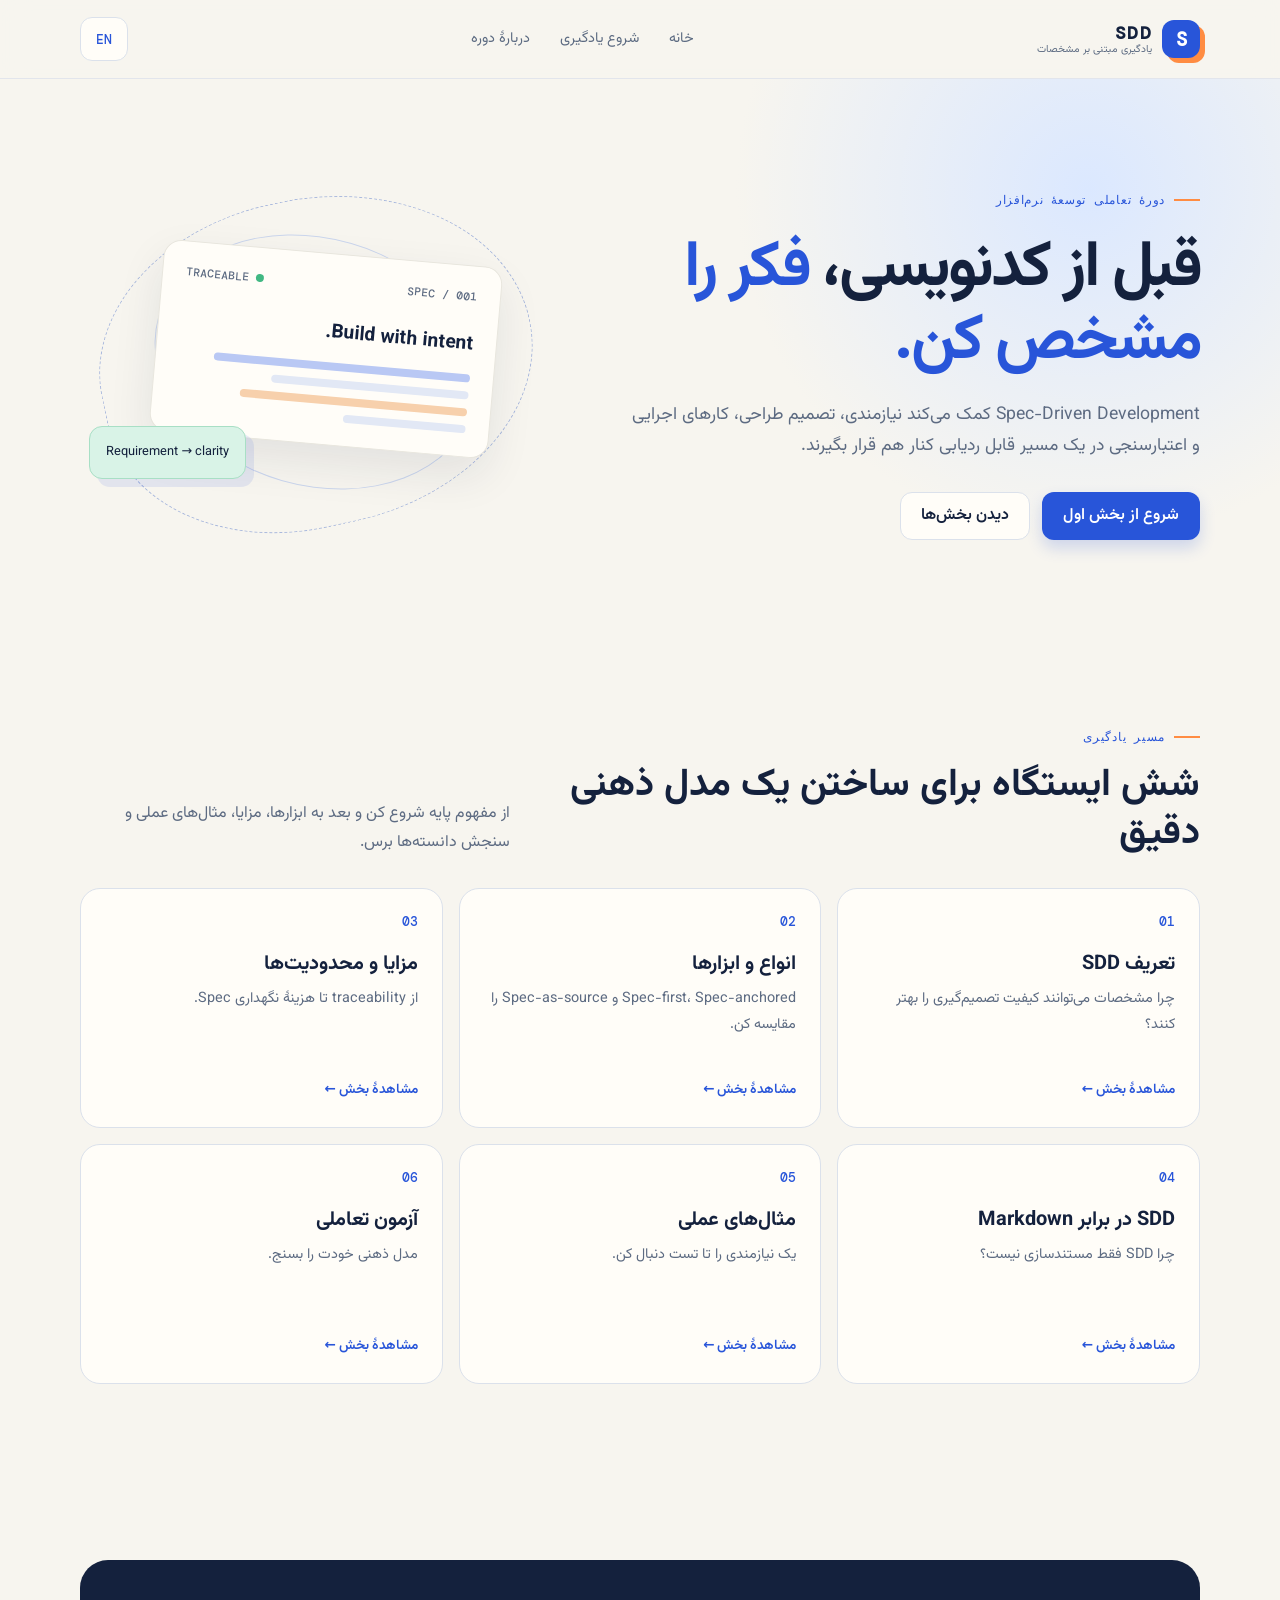
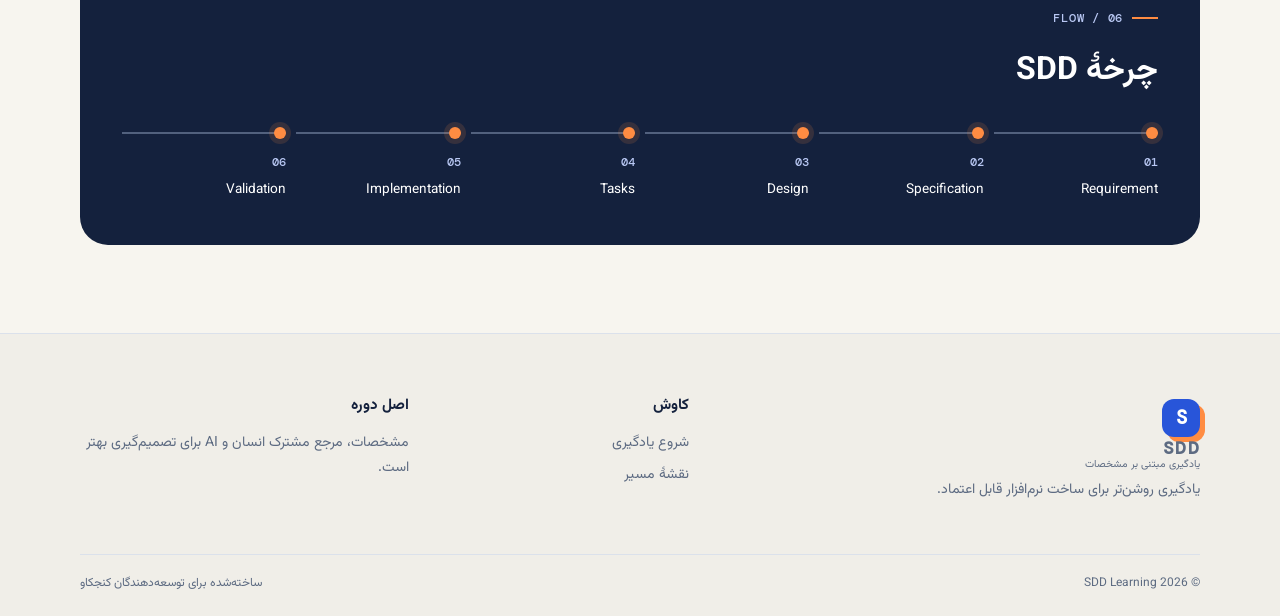
==== index.html @ bbc89bef "Build bilingual SDD learning website" ====
<!doctype html>
<html lang="fa" dir="rtl">
<head><meta charset="utf-8"><meta name="viewport" content="width=device-width, initial-scale=1"><meta name="description" content="دورهٔ تعاملی Spec-Driven Development"><title>SDD Learning · توسعهٔ مبتنی بر مشخصات</title><link rel="stylesheet" href="styles/style.css"></head>
<body><div data-header></div><main>
<section class="hero"><div class="container hero-grid"><div class="hero-copy"><span class="eyebrow" data-i18n="homeEyebrow">دورهٔ تعاملی توسعهٔ نرم‌افزار</span><h1 data-i18n="homeTitle">قبل از کدنویسی، <em>فکر را مشخص کن.</em></h1><p class="lead" data-i18n="homeLead">Spec-Driven Development کمک می‌کند نیازمندی، تصمیم طراحی، کارهای اجرایی و اعتبارسنجی در یک مسیر قابل ردیابی کنار هم قرار بگیرند.</p><div class="actions"><a class="button button-primary" href="pages/sdd-introduction.html" data-i18n="start">شروع از بخش اول</a><a class="button button-secondary" href="#modules" data-i18n="roadmapCta">دیدن بخش‌ها</a></div></div><div class="hero-art" aria-hidden="true"><div class="orbit"></div><div class="spec-card"><header><span>SPEC / 001</span><span><i class="dot"></i> TRACEABLE</span></header><h3>Build with intent.</h3><div class="code-lines"><span></span><span></span><span></span><span></span></div></div><div class="float-note">Requirement → clarity</div></div></div></section>
<section class="section" id="modules"><div class="container"><div class="section-head"><div><span class="eyebrow" data-i18n="modulesEyebrow">مسیر یادگیری</span><h2 data-i18n="modulesTitle">شش ایستگاه برای ساختن یک مدل ذهنی دقیق</h2></div><p data-i18n="modulesLead">از مفهوم پایه شروع کن و بعد به ابزارها، مزایا، مثال‌های عملی و سنجش دانسته‌ها برس.</p></div><div class="cards" data-modules>
<a class="card" href="pages/sdd-introduction.html"><span class="card-num">01</span><h3>تعریف SDD</h3><p>چرا مشخصات می‌توانند کیفیت تصمیم‌گیری را بهتر کنند؟</p><span class="card-link">مشاهدهٔ بخش ←</span></a><a class="card" href="pages/sdd-types.html"><span class="card-num">02</span><h3>انواع و ابزارها</h3><p>Spec-first، Spec-anchored و Spec-as-source را مقایسه کن.</p><span class="card-link">مشاهدهٔ بخش ←</span></a><a class="card" href="pages/sdd-benefits.html"><span class="card-num">03</span><h3>مزایا و محدودیت‌ها</h3><p>از traceability تا هزینهٔ نگهداری Spec.</p><span class="card-link">مشاهدهٔ بخش ←</span></a><a class="card" href="pages/sdd-vs-markdown.html"><span class="card-num">04</span><h3>SDD در برابر Markdown</h3><p>چرا SDD فقط مستندسازی نیست؟</p><span class="card-link">مشاهدهٔ بخش ←</span></a><a class="card" href="pages/practical-examples.html"><span class="card-num">05</span><h3>مثال‌های عملی</h3><p>یک نیازمندی را تا تست دنبال کن.</p><span class="card-link">مشاهدهٔ بخش ←</span></a><a class="card" href="pages/quiz.html"><span class="card-num">06</span><h3>آزمون تعاملی</h3><p>مدل ذهنی خودت را بسنج.</p><span class="card-link">مشاهدهٔ بخش ←</span></a>
</div></div></section><section class="section" id="roadmap"><div class="container"><div class="roadmap"><span class="eyebrow">FLOW / 06</span><h2 data-i18n="roadmapTitle">چرخهٔ SDD</h2><div class="steps" data-cycle></div></div></div></section></main><div data-footer></div><script src="js/main.js"></script></body></html>
---- styles/style.css ----
@import url('https://fonts.googleapis.com/css2?family=DM+Mono:wght@400;500&family=Vazirmatn:wght@400;500;600;700;800&display=swap');
:root{--ink:#14213d;--muted:#5d6b82;--cream:#f7f5ef;--paper:#fffdf8;--blue:#2855d9;--blue-dark:#173baf;--mint:#d9f3e7;--line:#dbe1eb;--orange:#ff8c42;--radius:20px;--shadow:0 18px 45px rgba(20,33,61,.09)}
*{box-sizing:border-box}html{scroll-behavior:smooth}body{margin:0;background:var(--cream);color:var(--ink);font-family:Vazirmatn,system-ui,sans-serif;line-height:1.8}a{color:inherit;text-decoration:none}button{font:inherit;cursor:pointer}button:focus-visible,a:focus-visible{outline:3px solid #ffb000;outline-offset:3px}.container{width:min(1120px,calc(100% - 40px));margin-inline:auto}.site-header{position:sticky;top:0;z-index:20;background:rgba(247,245,239,.9);backdrop-filter:blur(14px);border-bottom:1px solid rgba(219,225,235,.75)}.header-inner{height:78px;display:flex;align-items:center;justify-content:space-between;gap:28px}.brand{display:inline-flex;align-items:center;gap:10px}.brand strong{display:block;font:800 1.1rem 'DM Mono',monospace;letter-spacing:.08em}.brand small{display:block;color:var(--muted);font-size:.65rem;line-height:1.2}.brand-mark{display:grid;place-items:center;width:38px;height:38px;border-radius:12px;background:var(--blue);color:#fff;font:700 1.2rem 'DM Mono',monospace;box-shadow:5px 5px 0 var(--orange)}.main-nav{display:flex;align-items:center;gap:30px;color:var(--muted);font-size:.9rem}.main-nav a{transition:color .2s}.main-nav a:hover{color:var(--blue)}.header-actions{display:flex;align-items:center;gap:10px}.language-toggle{min-width:48px;min-height:44px;border:1px solid var(--line);border-radius:12px;background:var(--paper);color:var(--blue);font:500 .8rem 'DM Mono',monospace}.menu-toggle{display:none;border:0;background:none;padding:10px}.menu-toggle span{display:block;width:22px;height:2px;background:var(--ink);margin:4px}.hero{padding:88px 0 76px;background:radial-gradient(circle at 85% 20%,#dbe8ff 0,transparent 30%),var(--cream)}.hero-grid{display:grid;grid-template-columns:1.1fr .9fr;align-items:center;gap:70px}.eyebrow{display:inline-flex;align-items:center;gap:9px;color:var(--blue);font:500 .77rem 'DM Mono',monospace;text-transform:uppercase;letter-spacing:.06em}.eyebrow:before{content:'';width:26px;height:2px;background:var(--orange)}h1,h2,h3,p{margin-top:0}h1{font-size:clamp(2.6rem,5vw,5rem);line-height:1.14;letter-spacing:-.04em;margin:20px 0}.hero-copy h1 em{color:var(--blue);font-style:normal}.lead{font-size:1.1rem;color:var(--muted);max-width:590px}.actions{display:flex;flex-wrap:wrap;gap:12px;margin-top:30px}.button{display:inline-flex;justify-content:center;align-items:center;gap:8px;min-height:48px;padding:0 20px;border-radius:12px;border:1px solid transparent;font-weight:600;transition:transform .2s,background .2s}.button:hover{transform:translateY(-2px)}.button-primary{background:var(--blue);color:white;box-shadow:0 8px 16px rgba(40,85,217,.2)}.button-primary:hover{background:var(--blue-dark)}.button-secondary{background:var(--paper);border-color:var(--line)}.hero-art{position:relative;min-height:390px}.orbit{position:absolute;inset:8% 4%;border:1px dashed #aab9dd;border-radius:48% 52% 50% 45%;transform:rotate(-12deg)}.orbit:after{content:'';position:absolute;inset:12%;border:1px solid #cbd6ed;border-radius:50%;transform:rotate(28deg)}.spec-card{position:absolute;top:22%;right:12%;width:72%;padding:23px;border-radius:18px;background:var(--paper);box-shadow:var(--shadow);border:1px solid #e8e6de;transform:rotate(5deg)}.spec-card header{display:flex;justify-content:space-between;color:var(--muted);font:500 .7rem 'DM Mono',monospace}.dot{display:inline-block;width:8px;height:8px;border-radius:50%;background:#41b883;margin-inline-start:5px}.spec-card h3{margin:24px 0 12px;font-size:1.2rem}.code-lines{display:grid;gap:9px}.code-lines span{height:8px;border-radius:5px;background:#e2e8f5}.code-lines span:nth-child(1){width:88%;background:#b9c8f4}.code-lines span:nth-child(2){width:68%}.code-lines span:nth-child(3){width:78%;background:#f7d0ac}.code-lines span:nth-child(4){width:42%}.float-note{position:absolute;left:2%;bottom:20%;padding:14px 16px;background:var(--mint);border:1px solid #a8dfc5;border-radius:13px;font-size:.8rem;box-shadow:8px 8px 0 rgba(40,85,217,.1)}.section{padding:88px 0}.section-head{display:flex;justify-content:space-between;align-items:end;gap:30px;margin-bottom:30px}.section-head h2{font-size:clamp(1.8rem,3vw,2.7rem);line-height:1.25;margin:12px 0 0}.section-head p{color:var(--muted);max-width:430px;margin:0}.cards{display:grid;grid-template-columns:repeat(3,1fr);gap:16px}.card{display:flex;flex-direction:column;min-height:240px;padding:24px;background:var(--paper);border:1px solid var(--line);border-radius:var(--radius);transition:transform .2s,box-shadow .2s}.card:hover{transform:translateY(-5px);box-shadow:var(--shadow)}.card-num{color:var(--blue);font:500 .8rem 'DM Mono',monospace}.card h3{font-size:1.25rem;line-height:1.4;margin:20px 0 8px}.card p{color:var(--muted);font-size:.9rem;margin-bottom:auto}.card-link{color:var(--blue);font-size:.85rem;font-weight:600;margin-top:24px}.roadmap{background:var(--ink);color:white;border-radius:28px;padding:42px}.roadmap .eyebrow{color:#b9c8f4}.roadmap h2{font-size:2rem;margin:12px 0 32px}.steps{display:grid;grid-template-columns:repeat(6,1fr);gap:10px}.step{position:relative;padding-top:20px;border-top:2px solid #52617e}.step:before{content:'';position:absolute;top:-7px;right:0;width:12px;height:12px;background:var(--orange);border-radius:50%;box-shadow:0 0 0 5px rgba(255,140,66,.14)}.step strong{display:block;font:500 .75rem 'DM Mono',monospace;color:#b9c8f4}.step span{display:block;margin-top:8px;font-size:.85rem}.site-footer{padding:58px 0 22px;border-top:1px solid var(--line);background:#f0eee8}.footer-grid{display:grid;grid-template-columns:1.4fr .7fr 1fr;gap:50px}.footer-brand{margin-bottom:18px}.site-footer p,.site-footer a{color:var(--muted);font-size:.88rem}.site-footer h2{font-size:.95rem;margin:0 0 12px}.site-footer a{display:block;margin:7px 0}.footer-bottom{display:flex;justify-content:space-between;border-top:1px solid var(--line);margin-top:36px;padding-top:18px;color:var(--muted);font-size:.75rem}.page-hero{padding:72px 0 48px;background:radial-gradient(circle at 15% 30%,#dbe8ff 0,transparent 28%),var(--cream)}.page-hero h1{font-size:clamp(2.3rem,5vw,4rem);max-width:800px}.content-layout{display:grid;grid-template-columns:1fr 280px;gap:50px;padding-bottom:88px}.article{max-width:760px}.article h2{font-size:1.7rem;margin-top:38px}.article p,.article li{color:#40506b}.article ul{padding-inline-start:24px}.cycle{display:grid;grid-template-columns:repeat(3,1fr);gap:12px;margin:30px 0}.cycle-item{padding:18px;background:var(--paper);border:1px solid var(--line);border-radius:15px}.cycle-item strong{display:block;color:var(--blue);font:500 .8rem 'DM Mono',monospace}.cycle-item span{display:block;font-weight:600;margin-top:8px}.side-card{align-self:start;position:sticky;top:110px;padding:22px;background:var(--paper);border:1px solid var(--line);border-radius:18px}.side-card h2{font-size:1rem}.side-card a{display:block;padding:8px 0;color:var(--muted);font-size:.85rem;border-bottom:1px solid var(--line)}.side-card a:hover{color:var(--blue)}[dir=ltr]{font-family:Inter,system-ui,sans-serif}[dir=ltr] .main-nav,[dir=ltr] .brand small,[dir=ltr] .lead,[dir=ltr] .card p,[dir=ltr] .article p,[dir=ltr] .article li,[dir=ltr] .site-footer p,[dir=ltr] .site-footer a{font-family:Inter,system-ui,sans-serif}[dir=ltr] .hero-copy,[dir=ltr] .page-hero,[dir=ltr] .article{text-align:left}
@media(max-width:800px){.container{width:min(100% - 28px,620px)}.header-inner{height:68px}.main-nav{display:none;position:absolute;top:68px;left:14px;right:14px;padding:16px;background:var(--paper);border:1px solid var(--line);border-radius:16px;box-shadow:var(--shadow);flex-direction:column;align-items:stretch;gap:0}.main-nav.is-open{display:flex}.main-nav a{padding:10px 8px}.menu-toggle{display:block}.hero{padding:58px 0}.hero-grid{grid-template-columns:1fr;gap:30px}.hero-art{min-height:300px}.spec-card{right:8%;width:80%}.float-note{bottom:8%;left:0}.cards{grid-template-columns:1fr}.section{padding:60px 0}.section-head{display:block}.section-head p{margin-top:12px}.roadmap{padding:28px 20px}.steps{grid-template-columns:repeat(2,1fr);gap:24px 12px}.footer-grid{grid-template-columns:1fr 1fr;gap:28px}.footer-grid>div:first-child{grid-column:1/-1}.content-layout{grid-template-columns:1fr;gap:28px}.side-card{position:static}.cycle{grid-template-columns:1fr 1fr}}
@media(max-width:430px){h1{font-size:2.45rem}.footer-grid{grid-template-columns:1fr}.footer-grid>div:first-child{grid-column:auto}.footer-bottom{display:block}.footer-bottom span{display:block;margin-top:5px}.cycle{grid-template-columns:1fr}}
@media(prefers-reduced-motion:reduce){*,*:before,*:after{scroll-behavior:auto!important;transition-duration:.01ms!important;animation-duration:.01ms!important}}
.language-modal{position:fixed;inset:0;z-index:100;display:grid;place-items:center;padding:20px;background:rgba(20,33,61,.42);backdrop-filter:blur(8px)}.language-modal[hidden]{display:none}.language-dialog{width:min(440px,100%);padding:34px;background:var(--paper);border:1px solid var(--line);border-radius:24px;box-shadow:0 24px 70px rgba(20,33,61,.22);text-align:center}.language-dialog h2{margin:16px 0 8px;font-size:1.55rem}.language-dialog p{color:var(--muted);margin-bottom:24px}.language-options{display:flex;justify-content:center;gap:12px}.info-grid{display:grid;grid-template-columns:repeat(3,1fr);gap:14px;margin:24px 0 32px}.info-card,.compare>div,.benefit-list>div{padding:20px;background:var(--paper);border:1px solid var(--line);border-radius:16px}.info-card b,.benefit-list b{color:var(--blue);font-size:1.05rem}.info-card p,.compare p,.benefit-list p{margin:8px 0 0;font-size:.9rem}.article table{width:100%;border-collapse:collapse;margin:22px 0 28px;background:var(--paper);border:1px solid var(--line);border-radius:14px;overflow:hidden;display:table}.article th,.article td{padding:13px 14px;border-bottom:1px solid var(--line);text-align:start;font-size:.86rem}.article th{background:#edf1fb;color:var(--ink);font-weight:700}.article tr:last-child td{border-bottom:0}.note{padding:18px 20px;margin:24px 0;background:var(--mint);border-inline-start:4px solid #41b883;border-radius:12px;color:var(--ink)!important}.benefit-list{display:grid;grid-template-columns:repeat(2,1fr);gap:14px;margin:24px 0 32px}.compare{display:grid;grid-template-columns:1fr 1fr;gap:14px;margin:24px 0}.compare h3{margin:0;font-size:1rem}.quiz fieldset{margin:0 0 18px;padding:20px;border:1px solid var(--line);border-radius:16px;background:var(--paper)}.quiz legend{padding:0 8px;font-weight:700}.quiz label{display:block;padding:9px 0;color:var(--muted);cursor:pointer}.quiz input{accent-color:var(--blue);margin-inline-end:8px}.quiz-result{font-weight:700;color:var(--blue);min-height:30px;margin-top:18px}@media(max-width:800px){.info-grid,.benefit-list,.compare{grid-template-columns:1fr}.article table{display:block;overflow-x:auto;white-space:nowrap}.language-options{flex-direction:column}.language-options .button{width:100%}.page-hero{padding:52px 0 34px}.article h2{font-size:1.45rem}}
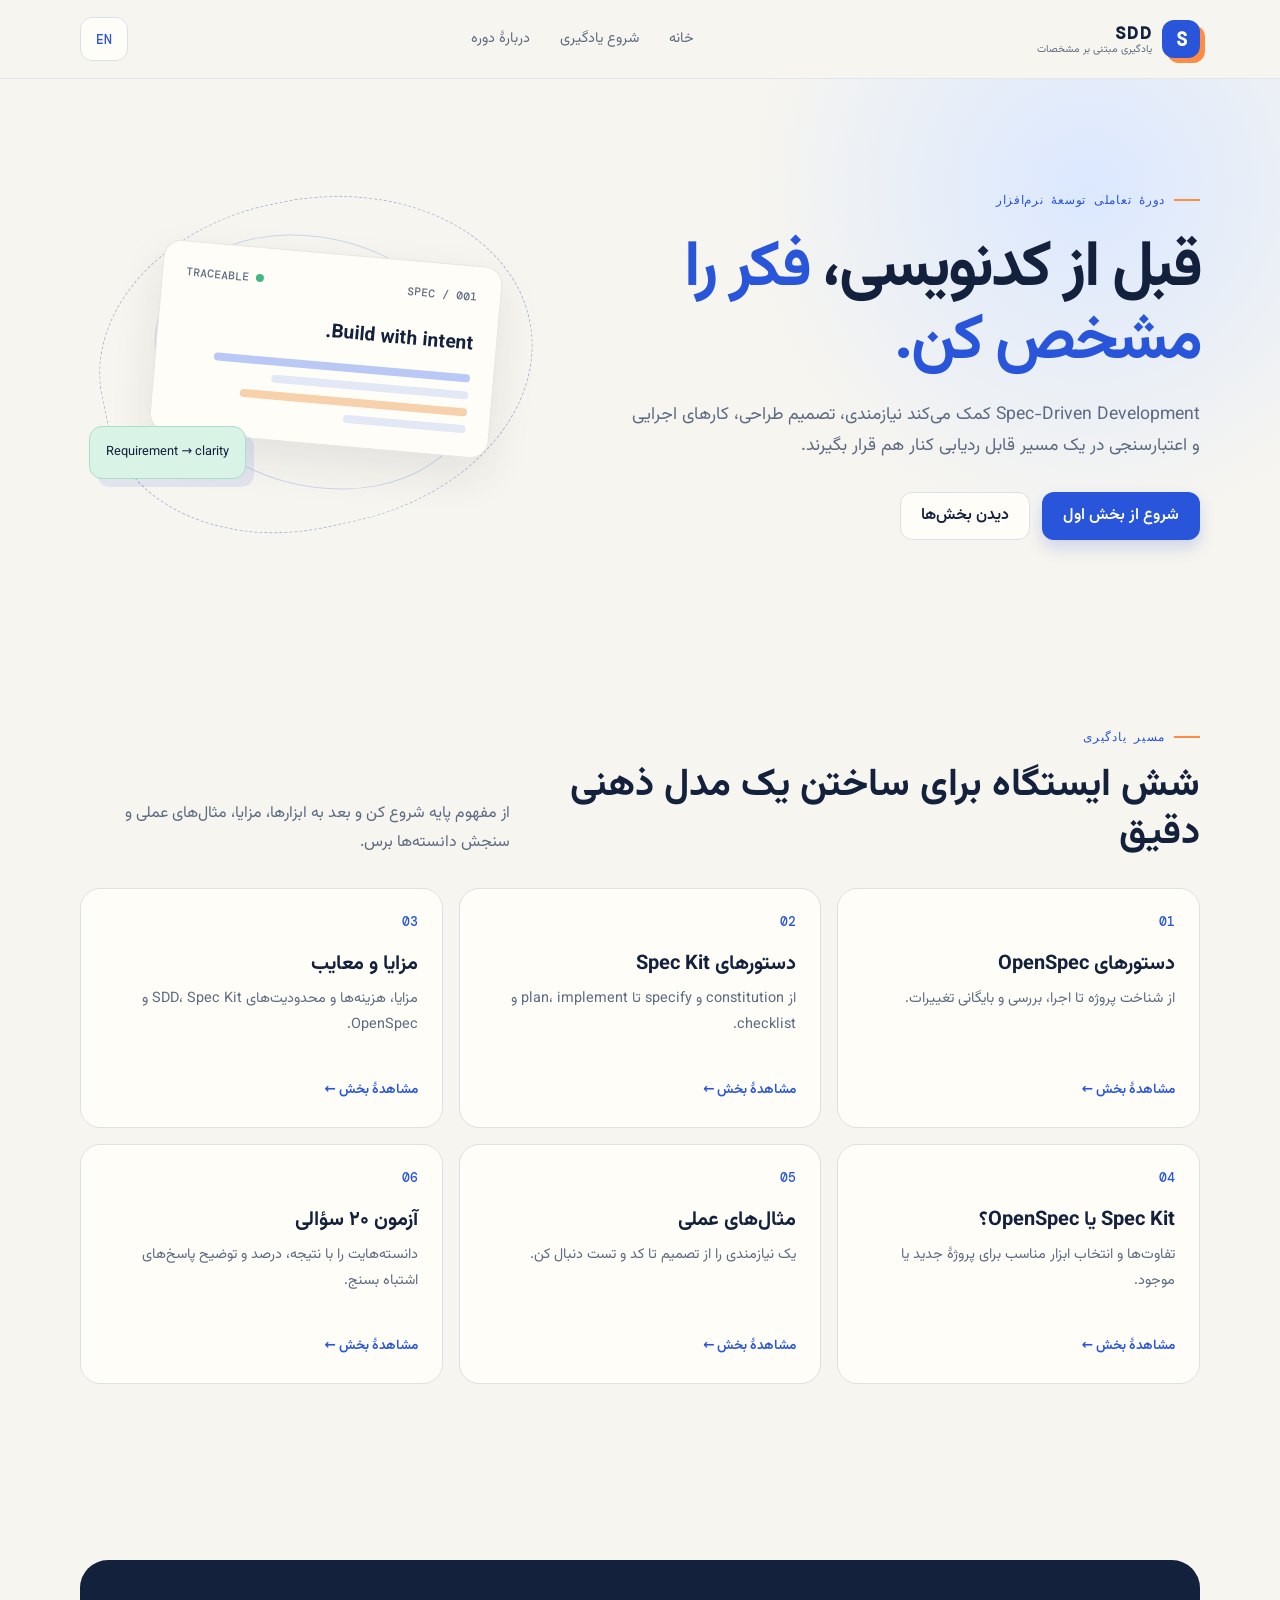
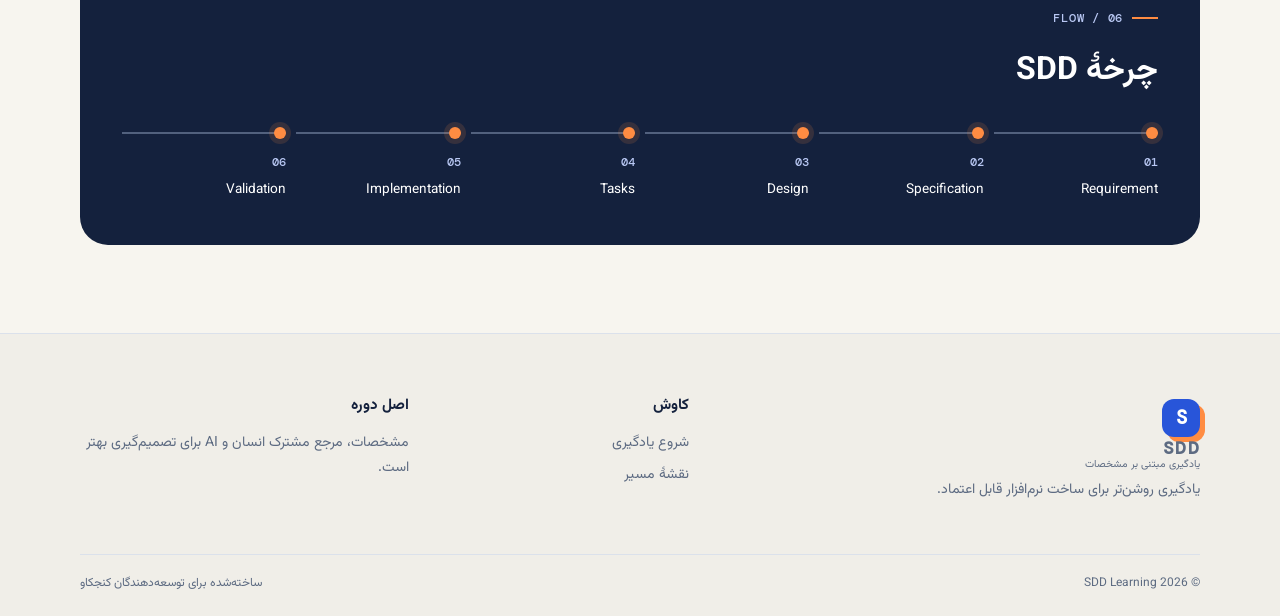
==== commit d61abfbc: "Fix homepage section titles" ====
--- a/index.html
+++ b/index.html
@@ -1,8 +1,13 @@
 <!doctype html>
 <html lang="fa" dir="rtl">
-<head><meta charset="utf-8"><meta name="viewport" content="width=device-width, initial-scale=1"><meta name="description" content="دورهٔ تعاملی Spec-Driven Development"><title>SDD Learning · توسعهٔ مبتنی بر مشخصات</title><link rel="stylesheet" href="styles/style.css"></head>
+<head><meta charset="utf-8"><meta name="viewport" content="width=device-width, initial-scale=1"><meta name="description" content="دورهٔ تعاملی Spec-Driven Development"><title>SDD Learning</title><link rel="stylesheet" href="styles/style.css"></head>
 <body><div data-header></div><main>
 <section class="hero"><div class="container hero-grid"><div class="hero-copy"><span class="eyebrow" data-i18n="homeEyebrow">دورهٔ تعاملی توسعهٔ نرم‌افزار</span><h1 data-i18n="homeTitle">قبل از کدنویسی، <em>فکر را مشخص کن.</em></h1><p class="lead" data-i18n="homeLead">Spec-Driven Development کمک می‌کند نیازمندی، تصمیم طراحی، کارهای اجرایی و اعتبارسنجی در یک مسیر قابل ردیابی کنار هم قرار بگیرند.</p><div class="actions"><a class="button button-primary" href="pages/sdd-introduction.html" data-i18n="start">شروع از بخش اول</a><a class="button button-secondary" href="#modules" data-i18n="roadmapCta">دیدن بخش‌ها</a></div></div><div class="hero-art" aria-hidden="true"><div class="orbit"></div><div class="spec-card"><header><span>SPEC / 001</span><span><i class="dot"></i> TRACEABLE</span></header><h3>Build with intent.</h3><div class="code-lines"><span></span><span></span><span></span><span></span></div></div><div class="float-note">Requirement → clarity</div></div></div></section>
 <section class="section" id="modules"><div class="container"><div class="section-head"><div><span class="eyebrow" data-i18n="modulesEyebrow">مسیر یادگیری</span><h2 data-i18n="modulesTitle">شش ایستگاه برای ساختن یک مدل ذهنی دقیق</h2></div><p data-i18n="modulesLead">از مفهوم پایه شروع کن و بعد به ابزارها، مزایا، مثال‌های عملی و سنجش دانسته‌ها برس.</p></div><div class="cards" data-modules>
-<a class="card" href="pages/sdd-introduction.html"><span class="card-num">01</span><h3>تعریف SDD</h3><p>چرا مشخصات می‌توانند کیفیت تصمیم‌گیری را بهتر کنند؟</p><span class="card-link">مشاهدهٔ بخش ←</span></a><a class="card" href="pages/sdd-types.html"><span class="card-num">02</span><h3>انواع و ابزارها</h3><p>Spec-first، Spec-anchored و Spec-as-source را مقایسه کن.</p><span class="card-link">مشاهدهٔ بخش ←</span></a><a class="card" href="pages/sdd-benefits.html"><span class="card-num">03</span><h3>مزایا و محدودیت‌ها</h3><p>از traceability تا هزینهٔ نگهداری Spec.</p><span class="card-link">مشاهدهٔ بخش ←</span></a><a class="card" href="pages/sdd-vs-markdown.html"><span class="card-num">04</span><h3>SDD در برابر Markdown</h3><p>چرا SDD فقط مستندسازی نیست؟</p><span class="card-link">مشاهدهٔ بخش ←</span></a><a class="card" href="pages/practical-examples.html"><span class="card-num">05</span><h3>مثال‌های عملی</h3><p>یک نیازمندی را تا تست دنبال کن.</p><span class="card-link">مشاهدهٔ بخش ←</span></a><a class="card" href="pages/quiz.html"><span class="card-num">06</span><h3>آزمون تعاملی</h3><p>مدل ذهنی خودت را بسنج.</p><span class="card-link">مشاهدهٔ بخش ←</span></a>
+<a class="card" href="pages/sdd-introduction.html"><span class="card-num">01</span><h3>دستورهای OpenSpec</h3><p>از شناخت پروژه تا اجرا، بررسی و بایگانی تغییرات.</p><span class="card-link">مشاهدهٔ بخش ←</span></a>
+<a class="card" href="pages/sdd-types.html"><span class="card-num">02</span><h3>دستورهای Spec Kit</h3><p>از constitution و specify تا plan، implement و checklist.</p><span class="card-link">مشاهدهٔ بخش ←</span></a>
+<a class="card" href="pages/sdd-benefits.html"><span class="card-num">03</span><h3>مزایا و معایب</h3><p>مزایا، هزینه‌ها و محدودیت‌های SDD، Spec Kit و OpenSpec.</p><span class="card-link">مشاهدهٔ بخش ←</span></a>
+<a class="card" href="pages/sdd-vs-markdown.html"><span class="card-num">04</span><h3>Spec Kit یا OpenSpec؟</h3><p>تفاوت‌ها و انتخاب ابزار مناسب برای پروژهٔ جدید یا موجود.</p><span class="card-link">مشاهدهٔ بخش ←</span></a>
+<a class="card" href="pages/practical-examples.html"><span class="card-num">05</span><h3>مثال‌های عملی</h3><p>یک نیازمندی را از تصمیم تا کد و تست دنبال کن.</p><span class="card-link">مشاهدهٔ بخش ←</span></a>
+<a class="card" href="pages/quiz.html"><span class="card-num">06</span><h3>آزمون ۲۰ سؤالی</h3><p>دانسته‌هایت را با نتیجه، درصد و توضیح پاسخ‌های اشتباه بسنج.</p><span class="card-link">شروع آزمون ←</span></a>
 </div></div></section><section class="section" id="roadmap"><div class="container"><div class="roadmap"><span class="eyebrow">FLOW / 06</span><h2 data-i18n="roadmapTitle">چرخهٔ SDD</h2><div class="steps" data-cycle></div></div></div></section></main><div data-footer></div><script src="js/main.js"></script></body></html>
